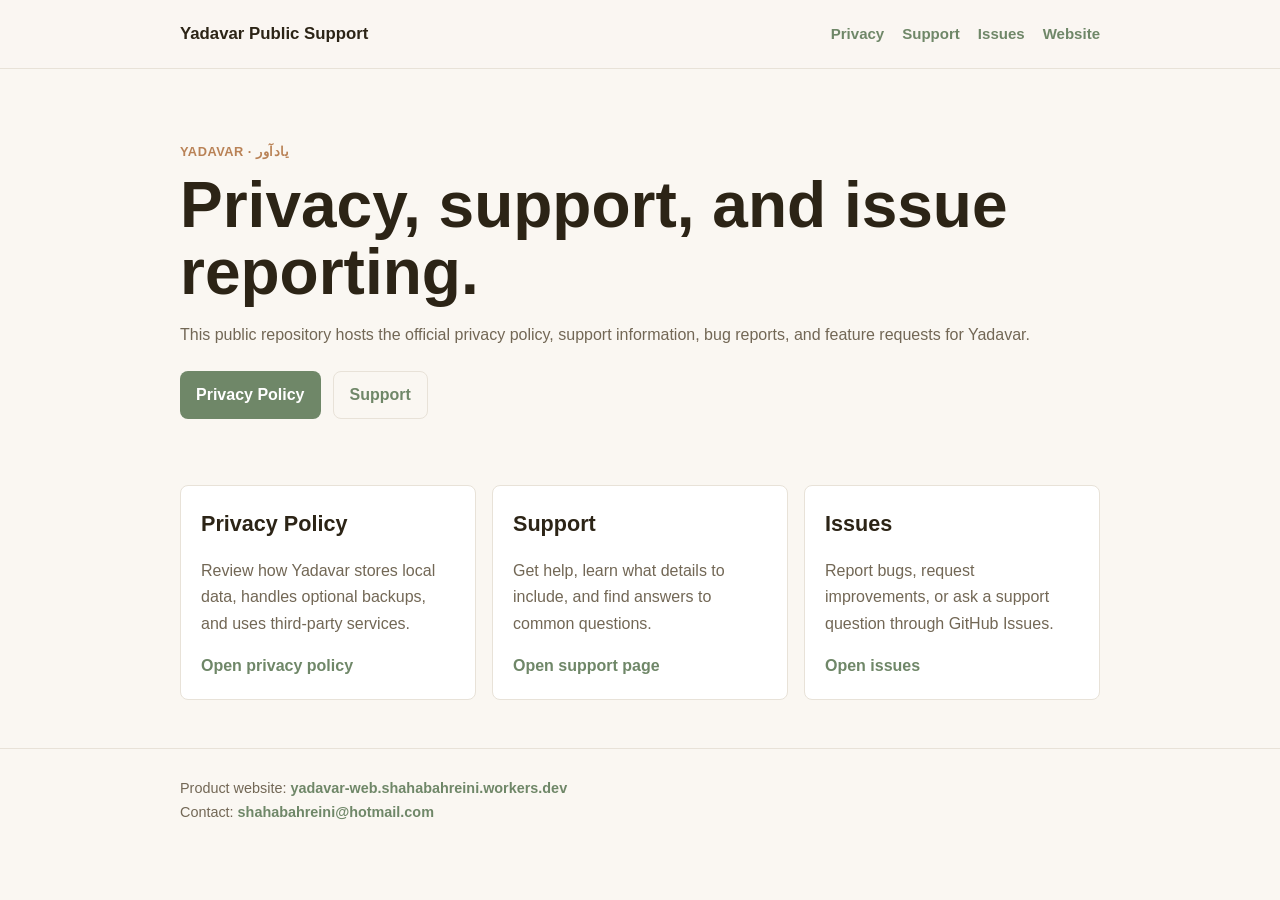
==== index.html @ c2651c0d "feat(docs): add static support and privacy site - implement a static website for public support and " ====
<!DOCTYPE html>
<html lang="en">

<head>
  <meta charset="UTF-8" />
  <meta name="viewport" content="width=device-width, initial-scale=1.0" />
  <meta name="description" content="Public support, privacy policy, and issue reporting for Yadavar." />
  <title>Yadavar Public Support</title>
  <link rel="stylesheet" href="./styles.css" />
</head>

<body>
  <header class="nav">
    <div class="wrap nav-inner">
      <a class="brand" href="./index.html">Yadavar Public Support</a>
      <nav class="links">
        <a href="./privacy.html">Privacy</a>
        <a href="./support.html">Support</a>
        <a href="https://github.com/shahabahreini/yadavar-privacy/issues">Issues</a>
        <a href="https://yadavar-web.shahabahreini.workers.dev/">Website</a>
      </nav>
    </div>
  </header>

  <main class="wrap">
    <section class="hero">
      <div class="eyebrow">Yadavar · یادآور</div>
      <h1>Privacy, support, and issue reporting.</h1>
      <p>This public repository hosts the official privacy policy, support information, bug reports, and feature requests for Yadavar.</p>
      <div class="actions">
        <a class="button" href="./privacy.html">Privacy Policy</a>
        <a class="button secondary" href="./support.html">Support</a>
      </div>
    </section>

    <section class="grid">
      <article class="card">
        <h2>Privacy Policy</h2>
        <p>Review how Yadavar stores local data, handles optional backups, and uses third-party services.</p>
        <a href="./privacy.html">Open privacy policy</a>
      </article>
      <article class="card">
        <h2>Support</h2>
        <p>Get help, learn what details to include, and find answers to common questions.</p>
        <a href="./support.html">Open support page</a>
      </article>
      <article class="card">
        <h2>Issues</h2>
        <p>Report bugs, request improvements, or ask a support question through GitHub Issues.</p>
        <a href="https://github.com/shahabahreini/yadavar-privacy/issues">Open issues</a>
      </article>
    </section>
  </main>

  <footer class="footer">
    <div class="wrap">
      Product website: <a href="https://yadavar-web.shahabahreini.workers.dev/">yadavar-web.shahabahreini.workers.dev</a>
      <br />
      Contact: <a href="mailto:shahabahreini@hotmail.com">shahabahreini@hotmail.com</a>
    </div>
  </footer>
</body>

</html>
---- styles.css ----
:root {
  --bg: #faf7f2;
  --panel: #ffffff;
  --text: #2c2416;
  --muted: #726755;
  --border: #e8e2d8;
  --sage: #6f8768;
  --warm: #b98256;
  --sky: #6f8da8;
}

* {
  box-sizing: border-box;
}

body {
  margin: 0;
  font-family: -apple-system, BlinkMacSystemFont, "Segoe UI", sans-serif;
  line-height: 1.65;
  color: var(--text);
  background: var(--bg);
}

a {
  color: var(--sage);
  font-weight: 700;
  text-decoration: none;
}

a:hover {
  text-decoration: underline;
}

.wrap {
  width: min(920px, calc(100% - 32px));
  margin: 0 auto;
}

.nav {
  border-bottom: 1px solid var(--border);
  background: rgba(250, 247, 242, 0.92);
  position: sticky;
  top: 0;
}

.nav-inner {
  min-height: 68px;
  display: flex;
  align-items: center;
  justify-content: space-between;
  gap: 20px;
}

.brand {
  font-size: 1.05rem;
  font-weight: 800;
  color: var(--text);
}

.links {
  display: flex;
  flex-wrap: wrap;
  gap: 18px;
  font-size: 0.94rem;
}

.hero {
  padding: 72px 0 36px;
}

.eyebrow {
  color: var(--warm);
  font-weight: 800;
  letter-spacing: 0.04em;
  text-transform: uppercase;
  font-size: 0.8rem;
}

h1 {
  margin: 10px 0 14px;
  font-size: clamp(2.1rem, 7vw, 4rem);
  line-height: 1.05;
}

h2 {
  margin: 34px 0 10px;
  font-size: 1.35rem;
}

h3 {
  margin: 24px 0 8px;
  font-size: 1.05rem;
}

p,
li {
  color: var(--muted);
}

code {
  display: inline-block;
  padding: 2px 6px;
  border-radius: 6px;
  background: #f0ebe3;
  color: var(--text);
  font-family: ui-monospace, SFMono-Regular, Menlo, Monaco, Consolas, monospace;
  font-size: 0.9em;
}

.grid {
  display: grid;
  grid-template-columns: repeat(3, 1fr);
  gap: 16px;
  margin: 30px 0 48px;
}

.card {
  background: var(--panel);
  border: 1px solid var(--border);
  border-radius: 8px;
  padding: 20px;
}

.card h2 {
  margin-top: 0;
}

.content {
  background: var(--panel);
  border: 1px solid var(--border);
  border-radius: 8px;
  padding: 34px;
  margin-bottom: 48px;
}

.actions {
  display: flex;
  flex-wrap: wrap;
  gap: 12px;
  margin-top: 22px;
}

.button {
  display: inline-flex;
  align-items: center;
  justify-content: center;
  min-height: 44px;
  padding: 10px 16px;
  border-radius: 8px;
  background: var(--sage);
  color: #fff;
  font-weight: 800;
}

.button.secondary {
  background: transparent;
  color: var(--sage);
  border: 1px solid var(--border);
}

.footer {
  border-top: 1px solid var(--border);
  padding: 28px 0;
  color: var(--muted);
  font-size: 0.9rem;
}

@media (max-width: 720px) {
  .nav-inner {
    align-items: flex-start;
    flex-direction: column;
    padding: 16px 0;
  }

  .grid {
    grid-template-columns: 1fr;
  }

  .content {
    padding: 22px;
  }
}
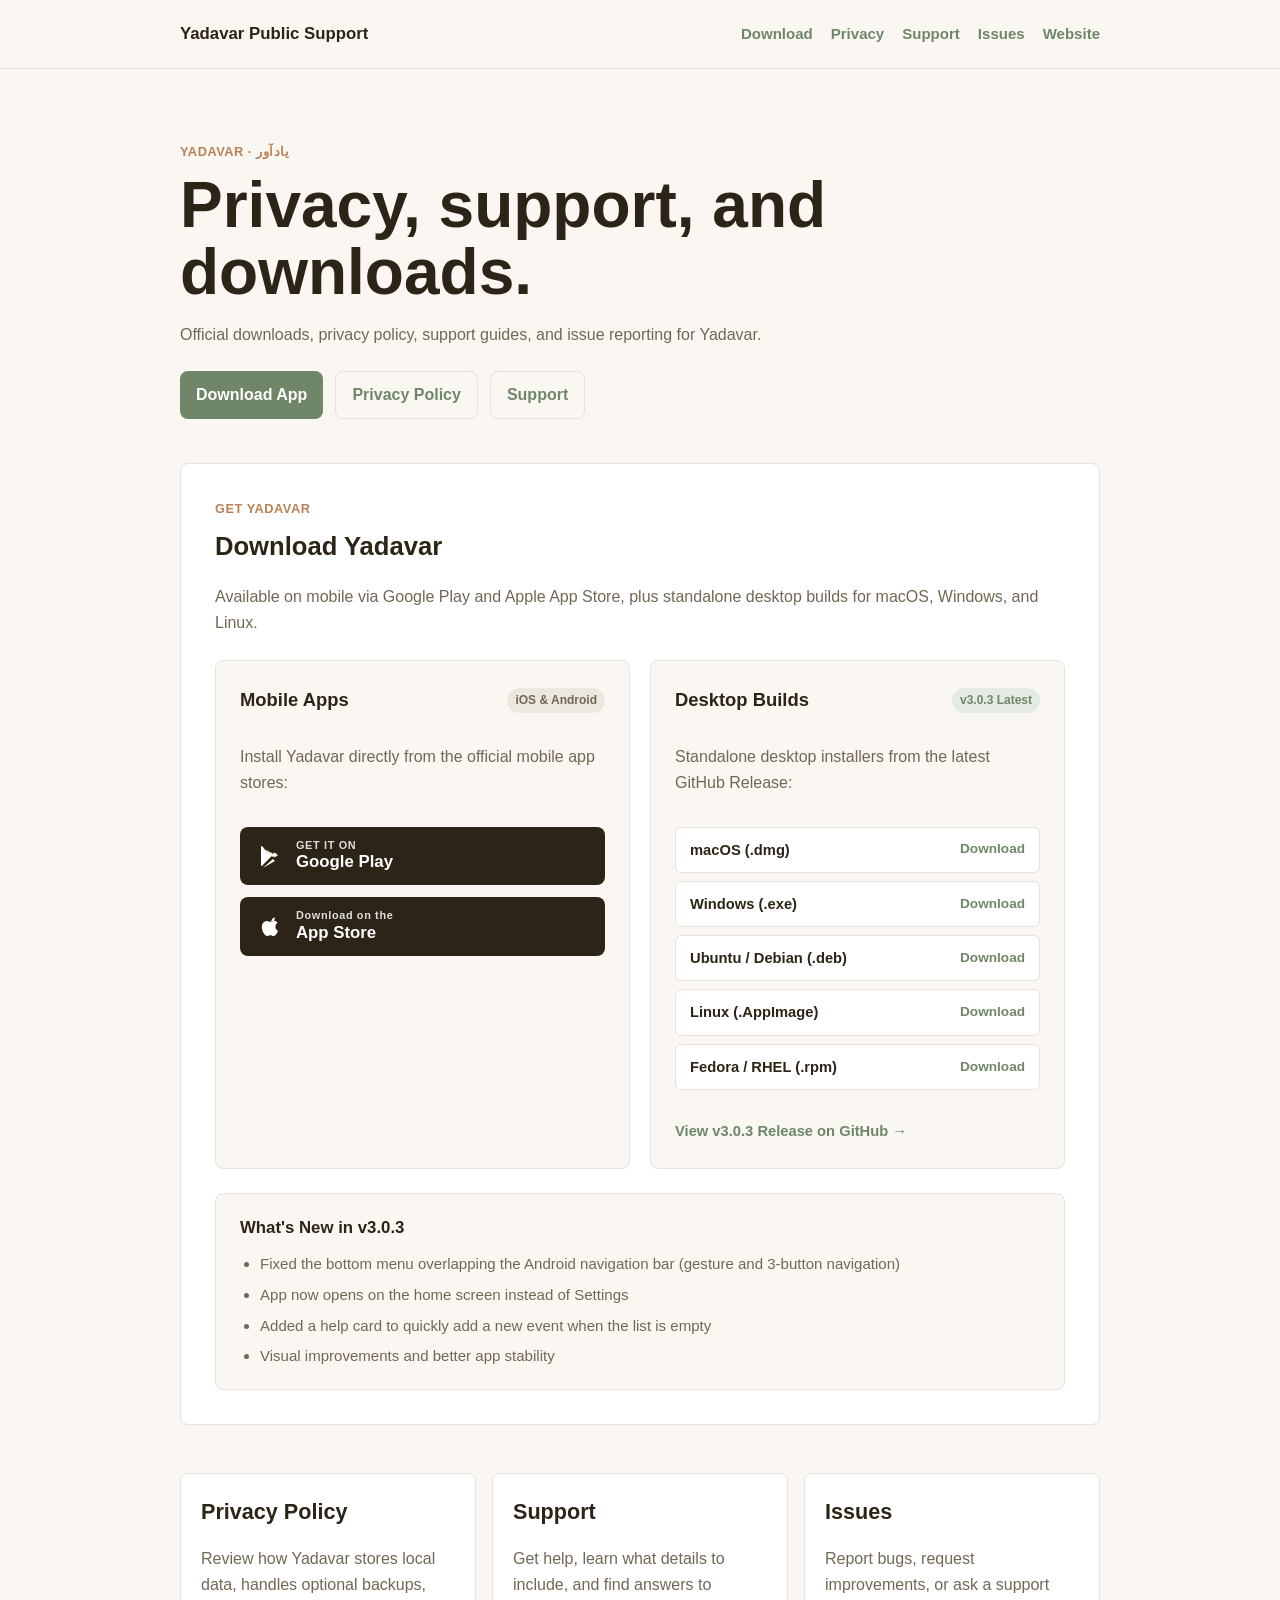
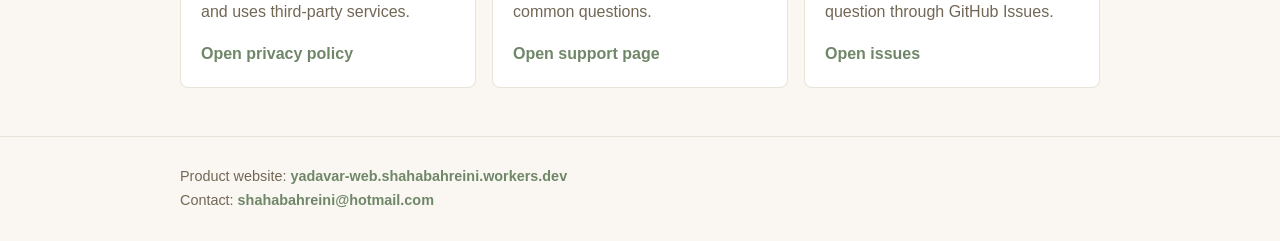
==== commit 6956e90c: "feat(docs): add download section for v3.0.3 and release links - Add official download links for Goog" ====
--- a/index.html
+++ b/index.html
@@ -14,6 +14,7 @@
     <div class="wrap nav-inner">
       <a class="brand" href="./index.html">Yadavar Public Support</a>
       <nav class="links">
+        <a href="#download">Download</a>
         <a href="./privacy.html">Privacy</a>
         <a href="./support.html">Support</a>
         <a href="https://github.com/shahabahreini/yadavar-privacy/issues">Issues</a>
@@ -25,11 +26,105 @@
   <main class="wrap">
     <section class="hero">
       <div class="eyebrow">Yadavar · یادآور</div>
-      <h1>Privacy, support, and issue reporting.</h1>
-      <p>This public repository hosts the official privacy policy, support information, bug reports, and feature requests for Yadavar.</p>
+      <h1>Privacy, support, and downloads.</h1>
+      <p>Official downloads, privacy policy, support guides, and issue reporting for Yadavar.</p>
       <div class="actions">
-        <a class="button" href="./privacy.html">Privacy Policy</a>
+        <a class="button" href="#download">Download App</a>
+        <a class="button secondary" href="./privacy.html">Privacy Policy</a>
         <a class="button secondary" href="./support.html">Support</a>
+      </div>
+    </section>
+
+    <section id="download" class="content download-section">
+      <div class="download-header">
+        <div class="eyebrow">Get Yadavar</div>
+        <h2>Download Yadavar</h2>
+        <p>Available on mobile via Google Play and Apple App Store, plus standalone desktop builds for macOS, Windows, and Linux.</p>
+      </div>
+
+      <div class="download-grid">
+        <article class="download-card">
+          <div class="download-card-header">
+            <h3>Mobile Apps</h3>
+            <span class="badge">iOS &amp; Android</span>
+          </div>
+          <p>Install Yadavar directly from the official mobile app stores:</p>
+          <div class="store-buttons">
+            <a class="store-button" href="https://play.google.com/store/apps/details?id=com.yadavar.app" target="_blank" rel="noopener noreferrer">
+              <svg width="24" height="24" viewBox="0 0 24 24" fill="currentColor" aria-hidden="true">
+                <path d="M3.609 1.814L13.792 12 3.61 22.186c-.37-.367-.61-.925-.61-1.637V3.451c0-.712.24-1.27.609-1.637zm11.242 11.244l2.122-2.122-11.96-6.84 9.838 8.962zm0 1.884l-9.838 8.962 11.96-6.84-2.122-2.122zm1.414-1.414l2.766-1.582c.866-.495.866-1.305 0-1.8l-2.766-1.582-2.062 2.062 2.062 2.102z"/>
+              </svg>
+              <div class="store-text">
+                <span class="store-label">GET IT ON</span>
+                <span class="store-name">Google Play</span>
+              </div>
+            </a>
+            <a class="store-button" href="https://apps.apple.com/us/app/yadavar/id6786910689" target="_blank" rel="noopener noreferrer">
+              <svg width="24" height="24" viewBox="0 0 24 24" fill="currentColor" aria-hidden="true">
+                <path d="M18.71 19.5c-.83 1.24-1.71 2.45-3.05 2.47-1.34.03-1.77-.79-3.29-.79-1.53 0-2 .77-3.27.82-1.31.05-2.3-1.32-3.14-2.53C4.25 17 2.94 12.45 4.7 9.39c.87-1.52 2.43-2.48 4.12-2.51 1.28-.02 2.5.87 3.29.87.78 0 2.26-1.07 3.81-.91.65.03 2.47.26 3.64 1.98-.09.06-2.17 1.28-2.15 3.81.03 3.02 2.65 4.03 2.68 4.04-.03.07-.42 1.44-1.38 2.83M15.97 6.37c.61-.75 1.04-1.8 0.92-2.85-.9.04-2 .6-2.65 1.36-.58.67-1.09 1.74-.95 2.77 1.01.08 2.06-.52 2.68-1.28z"/>
+              </svg>
+              <div class="store-text">
+                <span class="store-label">Download on the</span>
+                <span class="store-name">App Store</span>
+              </div>
+            </a>
+          </div>
+        </article>
+
+        <article class="download-card">
+          <div class="download-card-header">
+            <h3>Desktop Builds</h3>
+            <span class="badge badge-accent">v3.0.3 Latest</span>
+          </div>
+          <p>Standalone desktop installers from the latest GitHub Release:</p>
+          <ul class="asset-list">
+            <li>
+              <a class="asset-link" href="https://github.com/shahabahreini/yadavar-privacy/releases/download/v3.0.3/Yadavar-3.0.3-MacOS.dmg">
+                <span class="platform">macOS (.dmg)</span>
+                <span class="download-action">Download</span>
+              </a>
+            </li>
+            <li>
+              <a class="asset-link" href="https://github.com/shahabahreini/yadavar-privacy/releases/download/v3.0.3/Yadavar-3.0.3-Windows.exe">
+                <span class="platform">Windows (.exe)</span>
+                <span class="download-action">Download</span>
+              </a>
+            </li>
+            <li>
+              <a class="asset-link" href="https://github.com/shahabahreini/yadavar-privacy/releases/download/v3.0.3/Yadavar-3.0.3-Ubuntu.deb">
+                <span class="platform">Ubuntu / Debian (.deb)</span>
+                <span class="download-action">Download</span>
+              </a>
+            </li>
+            <li>
+              <a class="asset-link" href="https://github.com/shahabahreini/yadavar-privacy/releases/download/v3.0.3/Yadavar-3.0.3.AppImage">
+                <span class="platform">Linux (.AppImage)</span>
+                <span class="download-action">Download</span>
+              </a>
+            </li>
+            <li>
+              <a class="asset-link" href="https://github.com/shahabahreini/yadavar-privacy/releases/download/v3.0.3/yadavar-3.0.3.x86_64.rpm">
+                <span class="platform">Fedora / RHEL (.rpm)</span>
+                <span class="download-action">Download</span>
+              </a>
+            </li>
+          </ul>
+          <div class="release-footer">
+            <a href="https://github.com/shahabahreini/yadavar-privacy/releases/tag/v3.0.3" target="_blank" rel="noopener noreferrer">
+              View v3.0.3 Release on GitHub &rarr;
+            </a>
+          </div>
+        </article>
+      </div>
+
+      <div class="release-notes-box">
+        <h3>What's New in v3.0.3</h3>
+        <ul>
+          <li>Fixed the bottom menu overlapping the Android navigation bar (gesture and 3-button navigation)</li>
+          <li>App now opens on the home screen instead of Settings</li>
+          <li>Added a help card to quickly add a new event when the list is empty</li>
+          <li>Visual improvements and better app stability</li>
+        </ul>
       </div>
     </section>
 
--- a/styles.css
+++ b/styles.css
@@ -165,6 +165,189 @@
   font-size: 0.9rem;
 }
 
+/* Download Section */
+.download-section {
+  margin-top: 8px;
+}
+
+.download-header {
+  margin-bottom: 24px;
+}
+
+.download-header h2 {
+  margin: 6px 0 8px;
+  font-size: 1.6rem;
+}
+
+.download-grid {
+  display: grid;
+  grid-template-columns: repeat(2, 1fr);
+  gap: 20px;
+  margin-bottom: 24px;
+}
+
+.download-card {
+  background: var(--bg);
+  border: 1px solid var(--border);
+  border-radius: 8px;
+  padding: 24px;
+  display: flex;
+  flex-direction: column;
+}
+
+.download-card-header {
+  display: flex;
+  align-items: center;
+  justify-content: space-between;
+  gap: 12px;
+  margin-bottom: 12px;
+}
+
+.download-card-header h3 {
+  margin: 0;
+  font-size: 1.15rem;
+  color: var(--text);
+}
+
+.badge {
+  display: inline-flex;
+  align-items: center;
+  padding: 3px 8px;
+  border-radius: 999px;
+  font-size: 0.75rem;
+  font-weight: 700;
+  background: #ede8df;
+  color: var(--muted);
+}
+
+.badge-accent {
+  background: #e4ebe2;
+  color: var(--sage);
+}
+
+.store-buttons {
+  display: flex;
+  flex-direction: column;
+  gap: 12px;
+  margin-top: 14px;
+}
+
+.store-button {
+  display: flex;
+  align-items: center;
+  gap: 14px;
+  background: var(--text);
+  color: #ffffff;
+  padding: 12px 18px;
+  border-radius: 8px;
+  text-decoration: none;
+  transition: opacity 0.2s ease, transform 0.15s ease;
+}
+
+.store-button:hover {
+  opacity: 0.92;
+  text-decoration: none;
+  transform: translateY(-1px);
+}
+
+.store-button svg {
+  flex-shrink: 0;
+}
+
+.store-text {
+  display: flex;
+  flex-direction: column;
+  line-height: 1.25;
+}
+
+.store-label {
+  font-size: 0.68rem;
+  font-weight: 600;
+  letter-spacing: 0.06em;
+  opacity: 0.85;
+}
+
+.store-name {
+  font-size: 1.05rem;
+  font-weight: 700;
+}
+
+.asset-list {
+  list-style: none;
+  padding: 0;
+  margin: 14px 0;
+  display: flex;
+  flex-direction: column;
+  gap: 8px;
+}
+
+.asset-link {
+  display: flex;
+  align-items: center;
+  justify-content: space-between;
+  padding: 10px 14px;
+  background: var(--panel);
+  border: 1px solid var(--border);
+  border-radius: 6px;
+  color: var(--text);
+  font-size: 0.92rem;
+  font-weight: 600;
+  transition: border-color 0.2s ease, background 0.2s ease;
+}
+
+.asset-link:hover {
+  border-color: var(--sage);
+  background: #fdfcfb;
+  text-decoration: none;
+}
+
+.asset-link .platform {
+  color: var(--text);
+}
+
+.asset-link .download-action {
+  color: var(--sage);
+  font-size: 0.85rem;
+  font-weight: 700;
+}
+
+.release-footer {
+  margin-top: auto;
+  padding-top: 14px;
+}
+
+.release-footer a {
+  font-size: 0.92rem;
+}
+
+.release-notes-box {
+  background: var(--bg);
+  border: 1px solid var(--border);
+  border-radius: 8px;
+  padding: 20px 24px;
+}
+
+.release-notes-box h3 {
+  margin-top: 0;
+  margin-bottom: 10px;
+  font-size: 1.05rem;
+  color: var(--text);
+}
+
+.release-notes-box ul {
+  margin: 0;
+  padding-left: 20px;
+}
+
+.release-notes-box li {
+  margin-bottom: 6px;
+  font-size: 0.94rem;
+}
+
+.release-notes-box li:last-child {
+  margin-bottom: 0;
+}
+
 @media (max-width: 720px) {
   .nav-inner {
     align-items: flex-start;
@@ -172,7 +355,8 @@
     padding: 16px 0;
   }
 
-  .grid {
+  .grid,
+  .download-grid {
     grid-template-columns: 1fr;
   }
 
